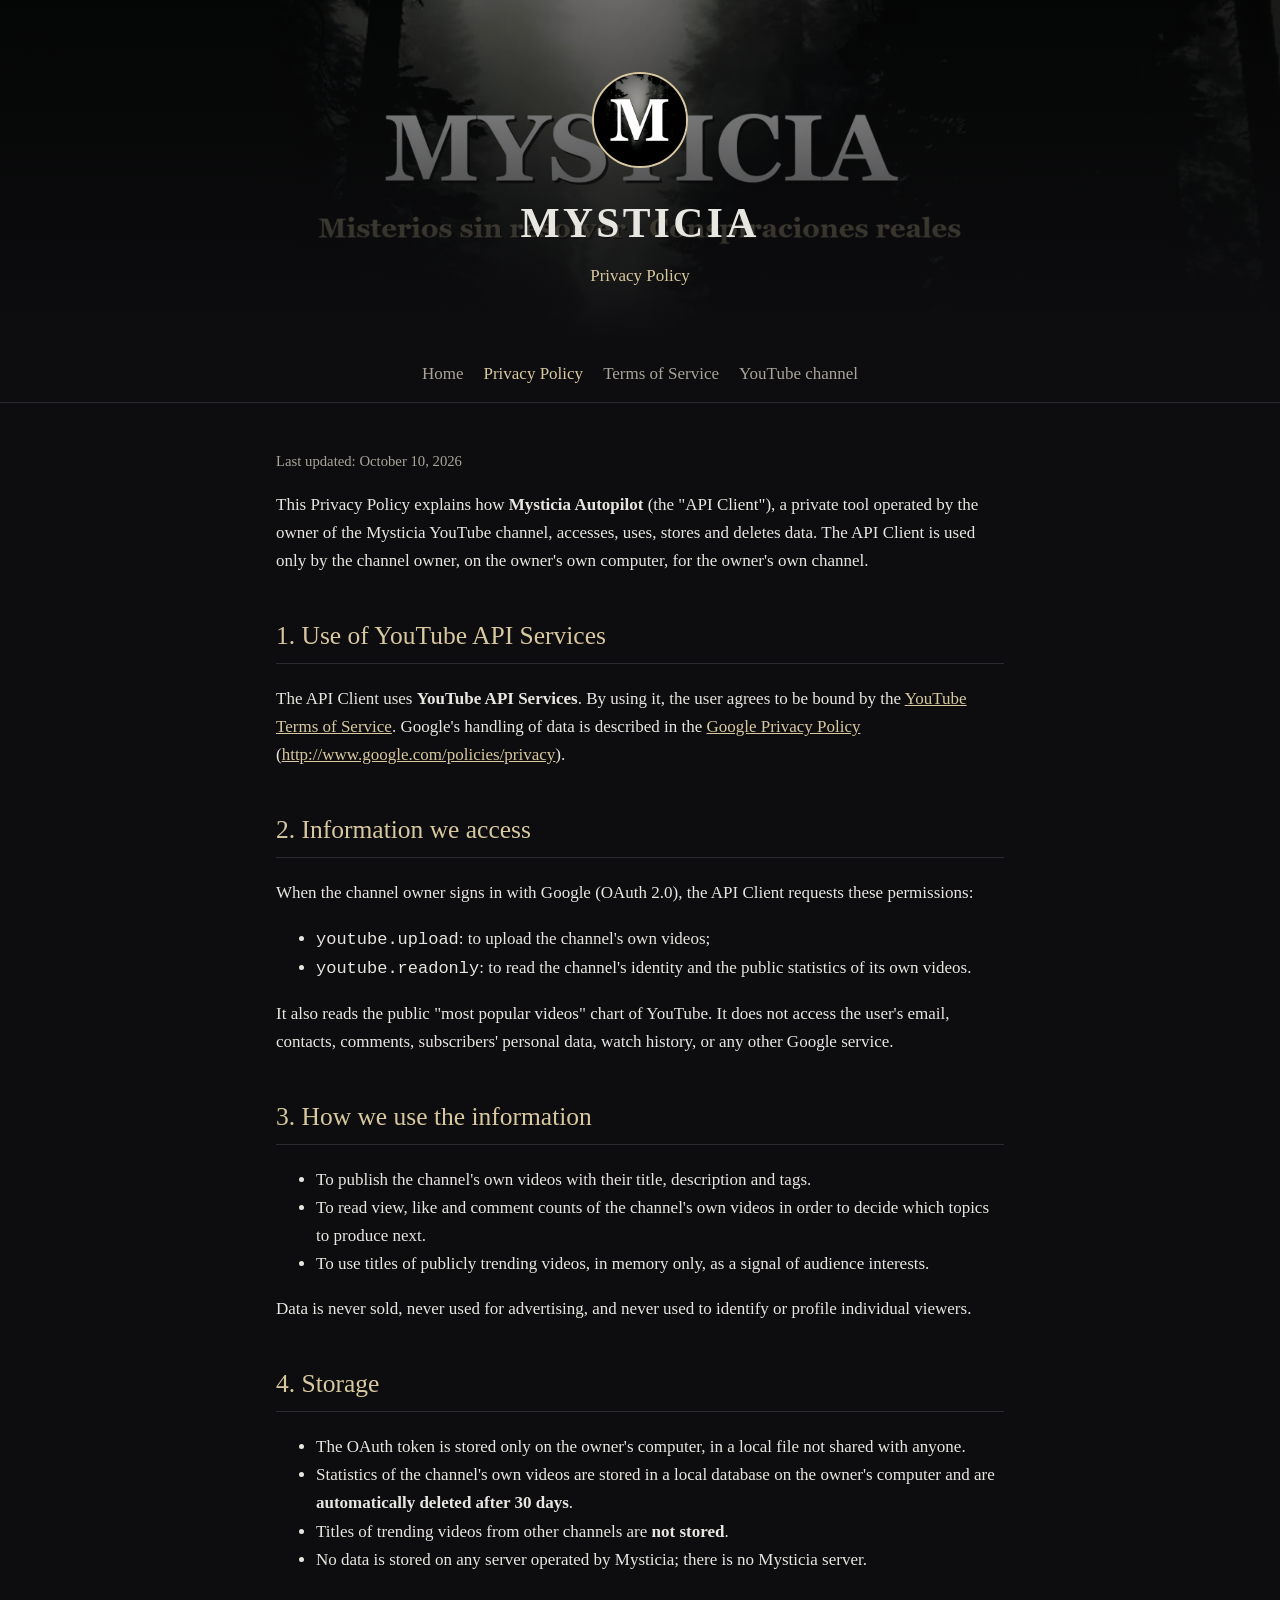
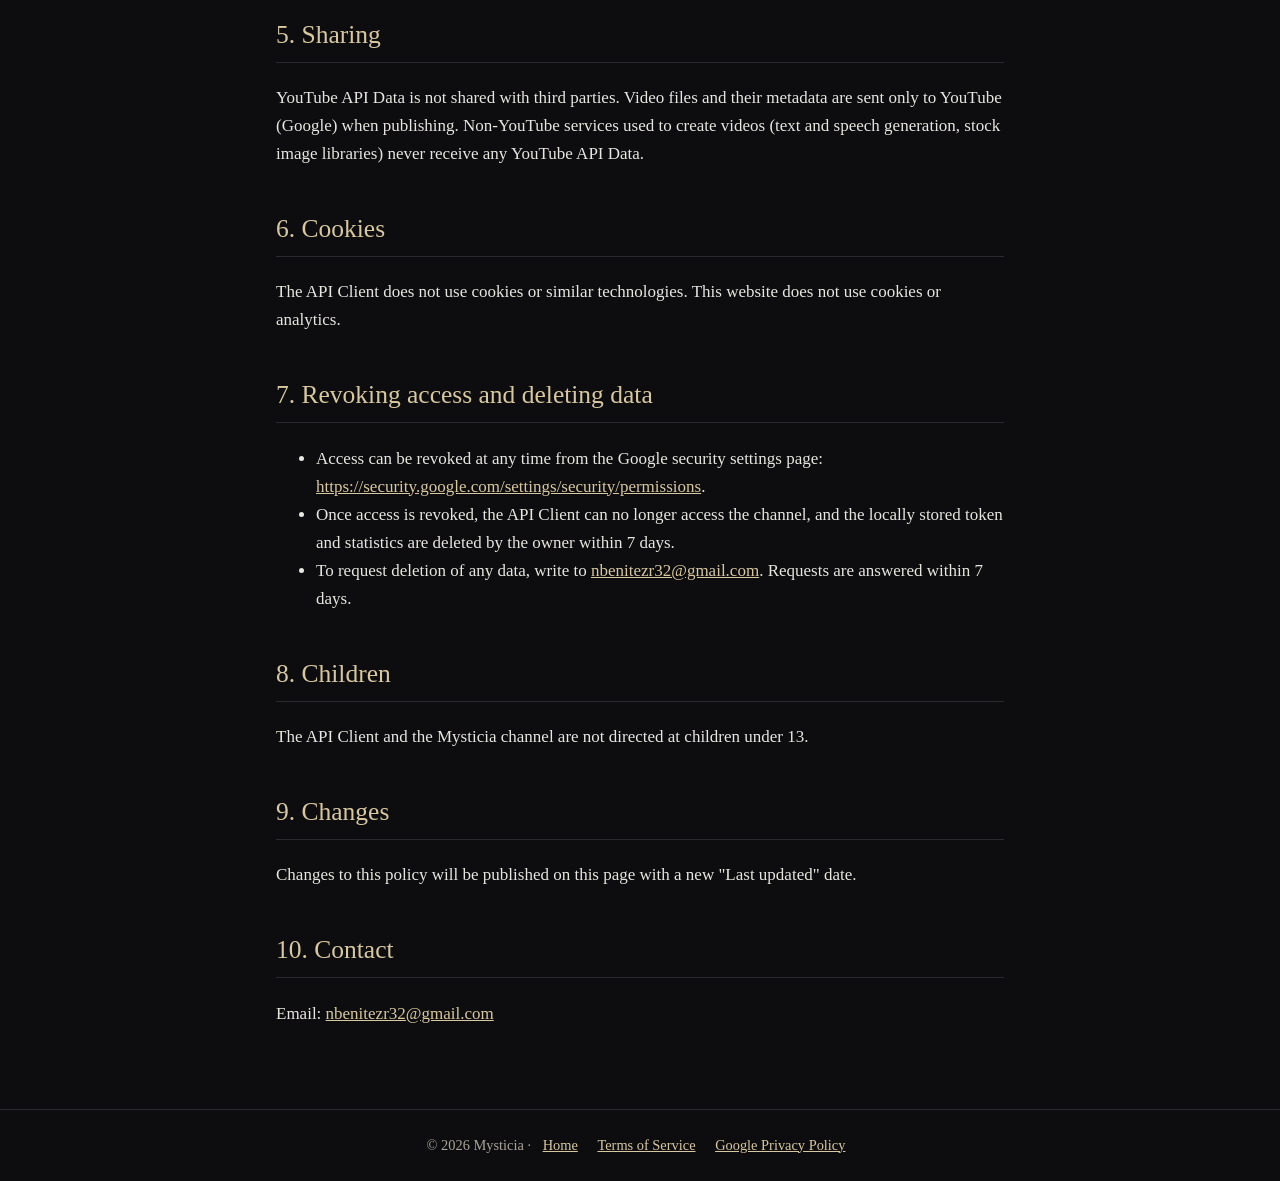
==== privacy.html @ 03573d88 "Sitio de Mysticia: inicio, política de privacidad y términos Co-Authored-By: Claude Opus 5.5 (1M con" ====
<!doctype html>
<html lang="en">
<head>
  <meta charset="utf-8">
  <meta name="viewport" content="width=device-width, initial-scale=1">
  <title>Privacy Policy · Mysticia</title>
  <link rel="icon" href="logo.png">
  <link rel="stylesheet" href="style.css">
</head>
<body>
  <header>
    <img src="logo.png" alt="Mysticia logo">
    <h1>MYSTICIA</h1>
    <p>Privacy Policy</p>
  </header>
  <nav>
    <a href="index.html">Home</a>
    <a href="privacy.html" aria-current="page">Privacy Policy</a>
    <a href="terms.html">Terms of Service</a>
    <a href="https://www.youtube.com/@mysticiatv">YouTube channel</a>
  </nav>
  <main>
    <p class="muted">Last updated: October 10, 2026</p>

    <p>
      This Privacy Policy explains how <strong>Mysticia Autopilot</strong> (the "API Client"), a private tool
      operated by the owner of the Mysticia YouTube channel, accesses, uses, stores and deletes data.
      The API Client is used only by the channel owner, on the owner's own computer, for the owner's own channel.
    </p>

    <h2>1. Use of YouTube API Services</h2>
    <p>
      The API Client uses <strong>YouTube API Services</strong>. By using it, the user agrees to be bound by the
      <a href="https://www.youtube.com/t/terms">YouTube Terms of Service</a>.
      Google's handling of data is described in the
      <a href="https://policies.google.com/privacy">Google Privacy Policy</a>
      (<a href="http://www.google.com/policies/privacy">http://www.google.com/policies/privacy</a>).
    </p>

    <h2>2. Information we access</h2>
    <p>When the channel owner signs in with Google (OAuth 2.0), the API Client requests these permissions:</p>
    <ul>
      <li><code>youtube.upload</code>: to upload the channel's own videos;</li>
      <li><code>youtube.readonly</code>: to read the channel's identity and the public statistics of its own videos.</li>
    </ul>
    <p>
      It also reads the public "most popular videos" chart of YouTube. It does not access the user's email,
      contacts, comments, subscribers' personal data, watch history, or any other Google service.
    </p>

    <h2>3. How we use the information</h2>
    <ul>
      <li>To publish the channel's own videos with their title, description and tags.</li>
      <li>To read view, like and comment counts of the channel's own videos in order to decide which topics to produce next.</li>
      <li>To use titles of publicly trending videos, in memory only, as a signal of audience interests.</li>
    </ul>
    <p>Data is never sold, never used for advertising, and never used to identify or profile individual viewers.</p>

    <h2>4. Storage</h2>
    <ul>
      <li>The OAuth token is stored only on the owner's computer, in a local file not shared with anyone.</li>
      <li>Statistics of the channel's own videos are stored in a local database on the owner's computer and are
          <strong>automatically deleted after 30 days</strong>.</li>
      <li>Titles of trending videos from other channels are <strong>not stored</strong>.</li>
      <li>No data is stored on any server operated by Mysticia; there is no Mysticia server.</li>
    </ul>

    <h2>5. Sharing</h2>
    <p>
      YouTube API Data is not shared with third parties. Video files and their metadata are sent only to YouTube
      (Google) when publishing. Non-YouTube services used to create videos (text and speech generation, stock
      image libraries) never receive any YouTube API Data.
    </p>

    <h2>6. Cookies</h2>
    <p>The API Client does not use cookies or similar technologies. This website does not use cookies or analytics.</p>

    <h2>7. Revoking access and deleting data</h2>
    <ul>
      <li>Access can be revoked at any time from the Google security settings page:
          <a href="https://security.google.com/settings/security/permissions">https://security.google.com/settings/security/permissions</a>.</li>
      <li>Once access is revoked, the API Client can no longer access the channel, and the locally stored token and
          statistics are deleted by the owner within 7 days.</li>
      <li>To request deletion of any data, write to <a href="mailto:nbenitezr32@gmail.com">nbenitezr32@gmail.com</a>.
          Requests are answered within 7 days.</li>
    </ul>

    <h2>8. Children</h2>
    <p>The API Client and the Mysticia channel are not directed at children under 13.</p>

    <h2>9. Changes</h2>
    <p>Changes to this policy will be published on this page with a new "Last updated" date.</p>

    <h2>10. Contact</h2>
    <p>Email: <a href="mailto:nbenitezr32@gmail.com">nbenitezr32@gmail.com</a></p>
  </main>
  <footer>
    © 2026 Mysticia ·
    <a href="index.html">Home</a>
    <a href="terms.html">Terms of Service</a>
    <a href="https://policies.google.com/privacy">Google Privacy Policy</a>
  </footer>
</body>
</html>
---- style.css ----
:root {
  --bg: #0d0d0f;
  --panel: #16161a;
  --text: #e8e6e1;
  --muted: #a9a49a;
  --accent: #d8c8a0;
  --line: #2a2a30;
}
* { box-sizing: border-box; }
body {
  margin: 0;
  background: var(--bg);
  color: var(--text);
  font: 17px/1.65 Georgia, "Times New Roman", serif;
}
a { color: var(--accent); }
header {
  background: linear-gradient(rgba(13,13,15,.35), var(--bg)), url("banner.jpg") center / cover;
  padding: 72px 16px 56px;
  text-align: center;
}
header img { width: 96px; height: 96px; border-radius: 50%; border: 2px solid var(--accent); }
header h1 { margin: 12px 0 4px; font-size: 2.6rem; letter-spacing: .08em; }
header p { margin: 0; color: var(--accent); }
nav { display: flex; gap: 20px; justify-content: center; padding: 14px 16px; border-bottom: 1px solid var(--line); flex-wrap: wrap; }
nav a { text-decoration: none; color: var(--muted); }
nav a:hover, nav a[aria-current="page"] { color: var(--accent); }
main { max-width: 760px; margin: 0 auto; padding: 32px 16px 64px; }
h2 { color: var(--accent); font-weight: normal; border-bottom: 1px solid var(--line); padding-bottom: 6px; margin-top: 40px; }
.card { background: var(--panel); border: 1px solid var(--line); border-radius: 10px; padding: 18px 20px; margin: 20px 0; }
.muted { color: var(--muted); font-size: .92rem; }
footer { border-top: 1px solid var(--line); padding: 24px 16px; text-align: center; color: var(--muted); font-size: .9rem; }
footer a { margin: 0 8px; }
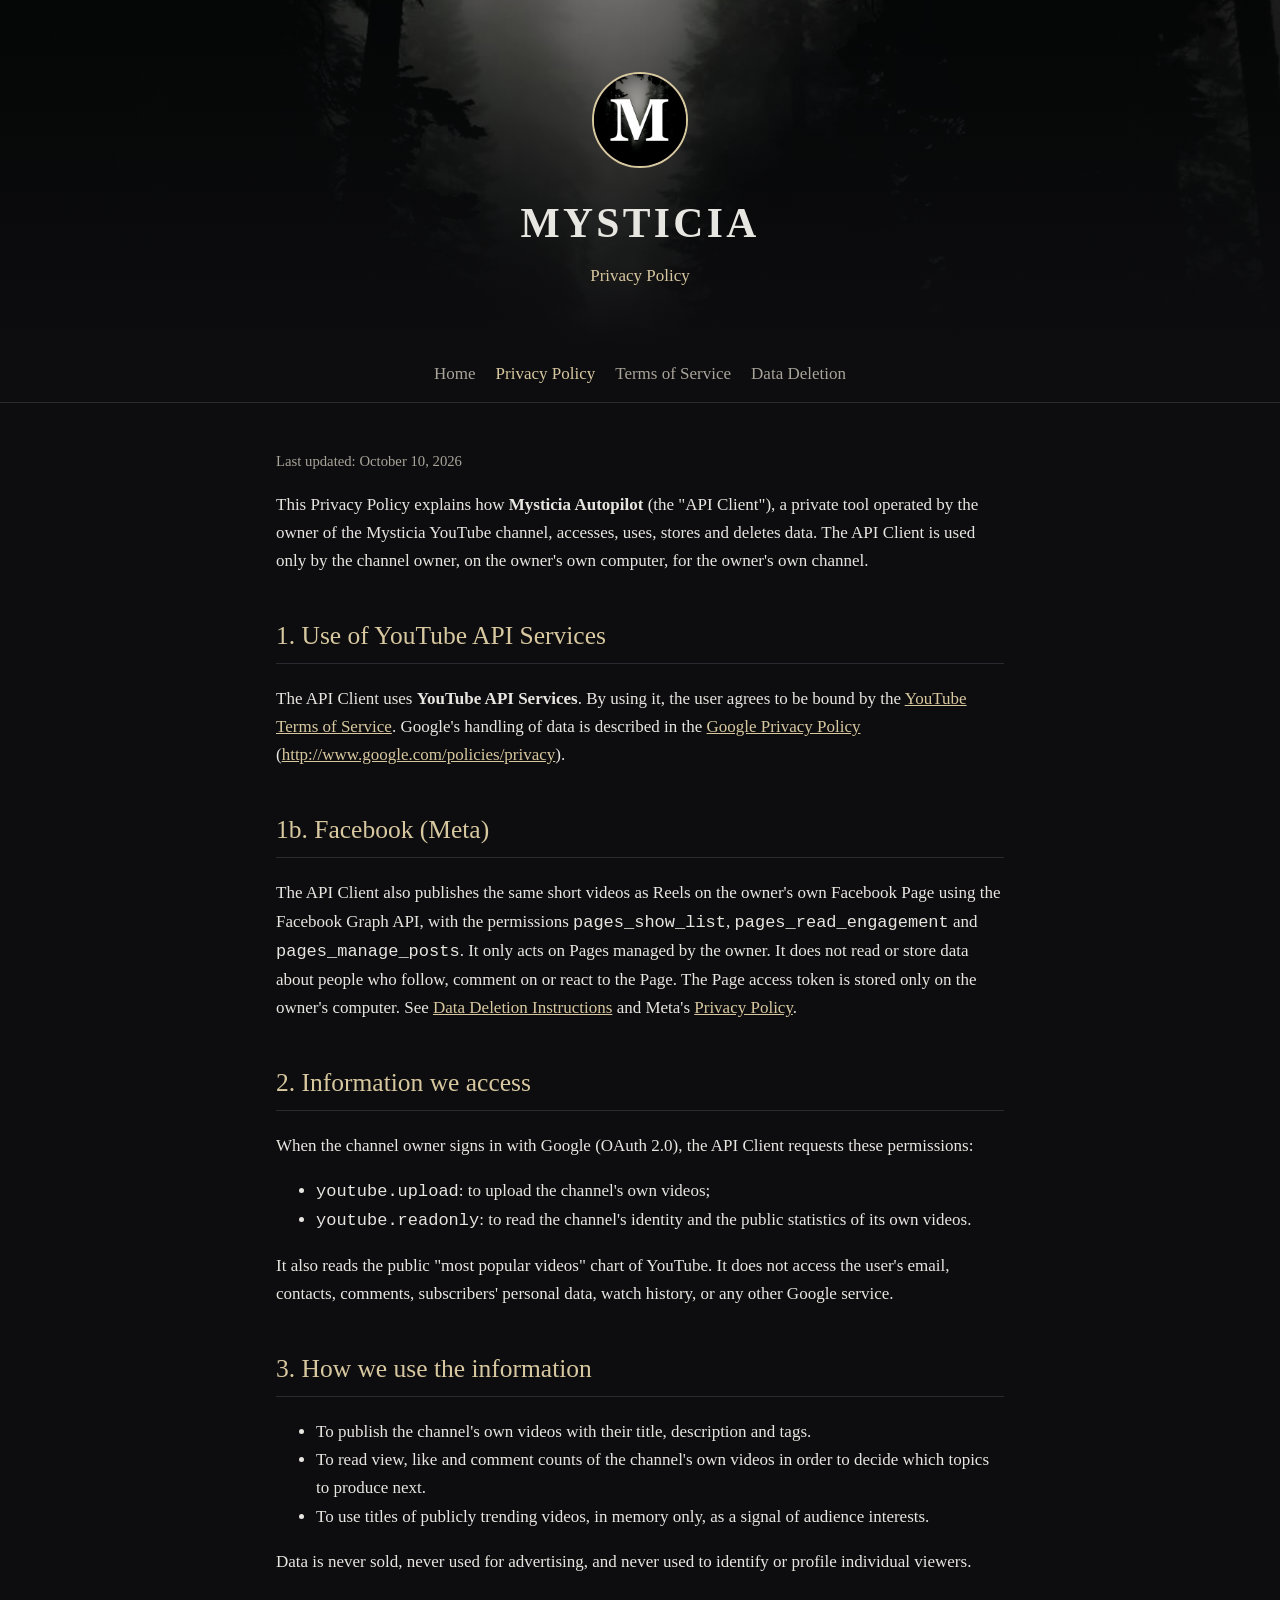
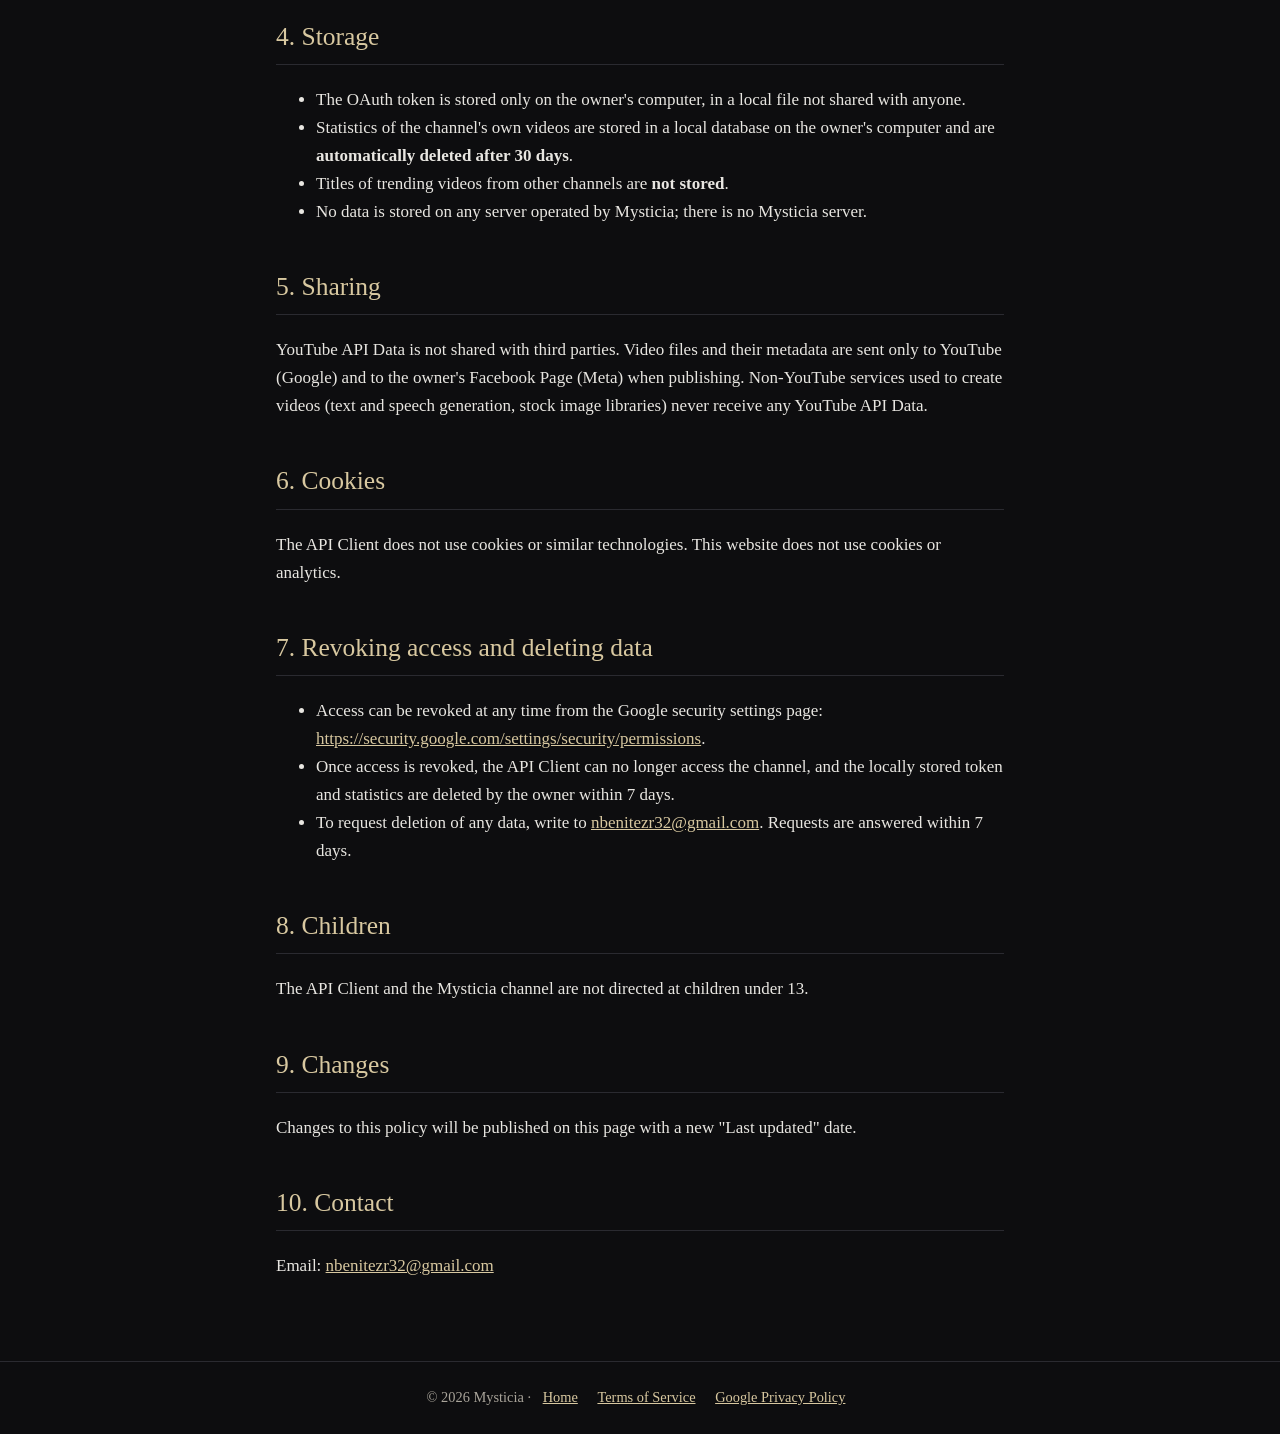
==== commit a4ad2373: "Agregar Facebook a la política de privacidad e instrucciones para borrar datos Co-Authored-By: Claud" ====
--- a/privacy.html
+++ b/privacy.html
@@ -17,7 +17,7 @@
     <a href="index.html">Home</a>
     <a href="privacy.html" aria-current="page">Privacy Policy</a>
     <a href="terms.html">Terms of Service</a>
-    <a href="https://www.youtube.com/@mysticiatv">YouTube channel</a>
+    <a href="data-deletion.html">Data Deletion</a>
   </nav>
   <main>
     <p class="muted">Last updated: October 10, 2026</p>
@@ -35,6 +35,16 @@
       Google's handling of data is described in the
       <a href="https://policies.google.com/privacy">Google Privacy Policy</a>
       (<a href="http://www.google.com/policies/privacy">http://www.google.com/policies/privacy</a>).
+    </p>
+
+    <h2>1b. Facebook (Meta)</h2>
+    <p>
+      The API Client also publishes the same short videos as Reels on the owner's own Facebook Page using the
+      Facebook Graph API, with the permissions <code>pages_show_list</code>, <code>pages_read_engagement</code> and
+      <code>pages_manage_posts</code>. It only acts on Pages managed by the owner. It does not read or store data about
+      people who follow, comment on or react to the Page. The Page access token is stored only on the owner's computer.
+      See <a href="data-deletion.html">Data Deletion Instructions</a> and Meta's
+      <a href="https://www.facebook.com/privacy/policy/">Privacy Policy</a>.
     </p>
 
     <h2>2. Information we access</h2>
@@ -68,7 +78,7 @@
     <h2>5. Sharing</h2>
     <p>
       YouTube API Data is not shared with third parties. Video files and their metadata are sent only to YouTube
-      (Google) when publishing. Non-YouTube services used to create videos (text and speech generation, stock
+      (Google) and to the owner's Facebook Page (Meta) when publishing. Non-YouTube services used to create videos (text and speech generation, stock
       image libraries) never receive any YouTube API Data.
     </p>
 
